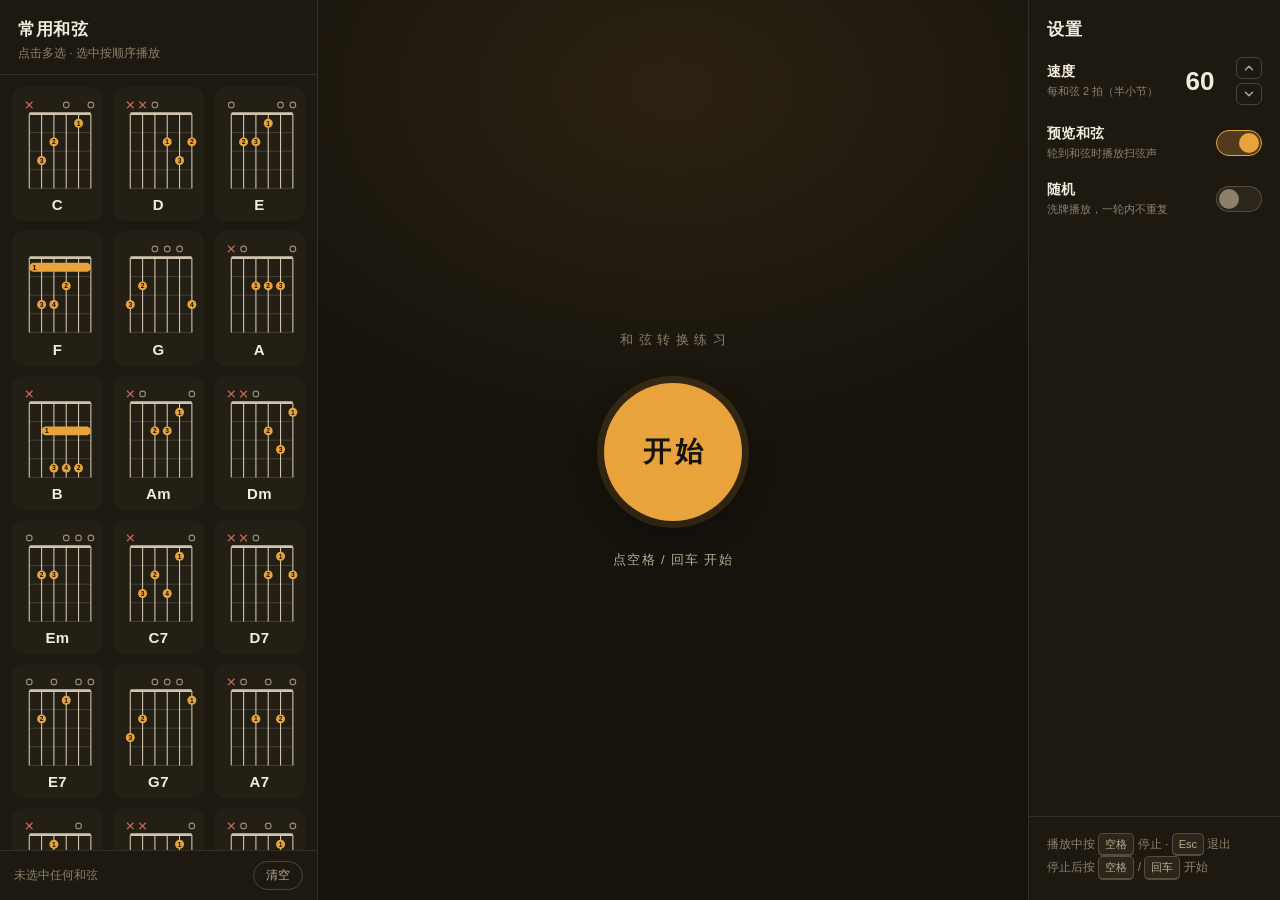
==== 播放器本体/index.html @ 166f3820 "init" ====
<!DOCTYPE html>
<html lang="zh-CN">
<head>
<meta charset="UTF-8">
<meta name="viewport" content="width=device-width, initial-scale=1">
<title>和弦播放器</title>
<style>
/* ===== 基础令牌 ===== */
:root{
  --bg:#16130D;
  --bg2:#1D1911;
  --surface:#241F15;
  --surface2:#2B251A;
  --line:rgba(242,236,223,.10);
  --line-strong:rgba(242,236,223,.20);
  --text:#F2ECDF;
  --text2:#B7AC94;
  --text3:#8C806A;
  --accent:#E8A33D;
  --accent-deep:#C97F1F;
  --danger:#C96A5A;
  --display:"Iowan Old Style","Songti SC","STSong","Noto Serif SC",serif;
  --body:-apple-system,BlinkMacSystemFont,"PingFang SC","Hiragino Sans GB","Microsoft YaHei",sans-serif;
}
*{box-sizing:border-box;margin:0;padding:0;}
html,body{height:100%;}
body{
  font-family:var(--body);
  background:var(--bg);
  color:var(--text);
  overflow:hidden;
  -webkit-font-smoothing:antialiased;
}
button{font-family:inherit;color:inherit;background:none;border:none;cursor:pointer;}
button:focus-visible,.switch:focus-visible{outline:2px solid var(--accent);outline-offset:2px;border-radius:8px;}

/* ===== 应用外壳 ===== */
#app{
  display:flex;
  height:100vh;
  min-width:960px;
}
.side{
  flex-shrink:0;
  display:flex;
  flex-direction:column;
  background:var(--bg2);
  transition:width .35s ease,opacity .35s ease,padding-left .35s ease,padding-right .35s ease,border-width .35s ease;
  overflow:hidden;
}
#leftPanel{width:318px;border-right:1px solid var(--line);}
#rightPanel{width:252px;border-left:1px solid var(--line);}
#app.running .side{
  width:0;
  opacity:0;
  padding-left:0;
  padding-right:0;
  border-width:0;
  pointer-events:none;
}

/* ===== 左栏：和弦列表 ===== */
.panel-head{
  padding:18px 18px 12px;
  border-bottom:1px solid var(--line);
  flex-shrink:0;
}
.panel-title{
  font-size:17px;
  font-weight:700;
  letter-spacing:.04em;
}
.panel-sub{
  margin-top:4px;
  font-size:12px;
  color:var(--text3);
}
#chordList{
  flex:1;
  overflow-y:auto;
  padding:12px;
  display:grid;
  grid-template-columns:repeat(auto-fill,minmax(84px,1fr));
  gap:10px;
  align-content:start;
  scrollbar-width:thin;
  scrollbar-color:var(--line-strong) transparent;
}
#chordList::-webkit-scrollbar{width:8px;}
#chordList::-webkit-scrollbar-thumb{background:var(--line-strong);border-radius:4px;}
.chord-card{
  position:relative;
  background:var(--surface);
  border:1.5px solid transparent;
  border-radius:12px;
  padding:8px 6px 7px;
  text-align:center;
  cursor:pointer;
  user-select:none;
  transition:border-color .15s ease,background .15s ease,transform .15s ease;
}
.chord-card:hover{background:var(--surface2);transform:translateY(-1px);}
.chord-card.selected{
  border-color:var(--accent);
  background:linear-gradient(180deg,rgba(232,163,61,.10),rgba(232,163,61,.03) 55%),var(--surface);
}
.chord-card svg{width:100%;height:auto;display:block;}
.card-name{
  margin-top:4px;
  font-size:15px;
  font-weight:700;
  letter-spacing:.03em;
}
.order-badge{
  position:absolute;
  right:-5px;
  bottom:-5px;
  min-width:18px;
  height:18px;
  padding:0 4px;
  border-radius:9px;
  background:var(--accent);
  color:#16130C;
  font-size:11px;
  font-weight:700;
  line-height:18px;
  text-align:center;
  box-shadow:0 1px 4px rgba(0,0,0,.4);
}
/* 左栏底部：选中序列 */
#summaryBar{
  flex-shrink:0;
  display:flex;
  align-items:center;
  gap:8px;
  padding:10px 14px;
  border-top:1px solid var(--line);
  background:var(--bg2);
}
#sumChips{
  flex:1;
  min-width:0;
  display:flex;
  gap:6px;
  overflow-x:auto;
  scrollbar-width:none;
}
#sumChips::-webkit-scrollbar{display:none;}
.sum-chip{
  flex-shrink:0;
  display:inline-flex;
  align-items:center;
  gap:4px;
  background:var(--surface2);
  border:1px solid var(--line);
  border-radius:999px;
  padding:3px 10px;
  font-size:12px;
  white-space:nowrap;
}
.sum-chip b{color:var(--accent);font-weight:700;font-size:11px;}
#sumEmpty{font-size:12px;color:var(--text3);white-space:nowrap;}
#clearBtn{
  flex-shrink:0;
  font-size:12px;
  color:var(--text2);
  border:1px solid var(--line-strong);
  border-radius:999px;
  padding:5px 12px;
  transition:color .15s,border-color .15s;
}
#clearBtn:hover{color:var(--text);border-color:var(--accent);}

/* ===== 右栏：设置 ===== */
#rightPanel .panel-head{border-bottom:none;}
.set-list{padding:4px 18px 18px;display:flex;flex-direction:column;gap:20px;}
.set-row{
  display:flex;
  align-items:center;
  justify-content:space-between;
  gap:12px;
}
.set-label{font-size:14px;font-weight:600;letter-spacing:.02em;}
.set-sub{font-size:11px;color:var(--text3);margin-top:3px;}
/* BPM 步进器：上下按钮 */
.bpm-box{
  display:flex;
  align-items:center;
  gap:10px;
}
#bpmVal{
  font-size:26px;
  font-weight:700;
  font-variant-numeric:tabular-nums;
  min-width:52px;
  text-align:center;
  color:var(--text);
}
.bpm-step{
  display:flex;
  flex-direction:column;
  gap:4px;
}
.bpm-btn{
  width:26px;
  height:22px;
  border:1px solid var(--line-strong);
  border-radius:6px;
  display:flex;
  align-items:center;
  justify-content:center;
  color:var(--text2);
  transition:color .15s,border-color .15s,background .15s;
}
.bpm-btn:hover{color:var(--text);border-color:var(--accent);background:rgba(232,163,61,.08);}
.bpm-btn:active{transform:translateY(1px);}
/* 开关 */
.switch{
  position:relative;
  width:46px;
  height:26px;
  border-radius:13px;
  background:var(--surface2);
  border:1px solid var(--line-strong);
  transition:background .2s ease,border-color .2s ease;
  flex-shrink:0;
}
.switch .knob{
  position:absolute;
  top:2px;
  left:2px;
  width:20px;
  height:20px;
  border-radius:50%;
  background:var(--text3);
  transition:transform .2s ease,background .2s ease;
}
.switch[aria-checked="true"]{background:rgba(232,163,61,.25);border-color:var(--accent);}
.switch[aria-checked="true"] .knob{transform:translateX(20px);background:var(--accent);}
#rightPanel .hint{
  margin-top:auto;
  padding:16px 18px 20px;
  font-size:12px;
  color:var(--text3);
  line-height:1.7;
  border-top:1px solid var(--line);
}
kbd{
  display:inline-block;
  min-width:20px;
  text-align:center;
  border:1px solid var(--line-strong);
  border-bottom-width:2px;
  border-radius:5px;
  padding:1px 6px;
  font-size:11px;
  font-family:var(--body);
  color:var(--text2);
  background:var(--surface2);
}

/* ===== 中栏：主区域 ===== */
#center{
  position:relative;
  flex:1;
  min-width:0;
  background:radial-gradient(120% 65% at 50% 10%,rgba(232,163,61,.10),transparent 62%),var(--bg);
  display:flex;
  align-items:center;
  justify-content:center;
}
#idleView,#activeView{
  width:100%;
  height:100%;
  flex-direction:column;
  align-items:center;
  justify-content:center;
  position:absolute;
  inset:0;
}
#idleView{display:flex;}
#activeView{display:none;}
#app.running #idleView{display:none;}
#app.running #activeView{display:flex;}
.overline{
  font-size:13px;
  letter-spacing:.42em;
  text-indent:.42em;
  color:var(--text3);
  margin-bottom:34px;
  text-transform:uppercase;
}
#startBtn{
  width:138px;
  height:138px;
  border-radius:50%;
  background:var(--accent);
  color:#16130C;
  font-size:28px;
  font-weight:700;
  letter-spacing:.14em;
  text-indent:.14em;
  box-shadow:0 0 0 7px rgba(232,163,61,.14),0 10px 30px rgba(0,0,0,.35);
  transition:transform .2s ease,box-shadow .2s ease;
}
#startBtn:hover{transform:translateY(-3px);box-shadow:0 0 0 11px rgba(232,163,61,.18),0 16px 36px rgba(0,0,0,.4);}
#startBtn:active{transform:translateY(0);}
#idleHint{
  margin-top:30px;
  font-size:13px;
  color:var(--text2);
  letter-spacing:.1em;
}
#toast{
  position:absolute;
  top:34px;
  left:50%;
  transform:translate(-50%,-8px);
  background:var(--surface2);
  border:1px solid var(--line-strong);
  border-radius:999px;
  padding:9px 20px;
  font-size:13px;
  color:var(--text);
  opacity:0;
  pointer-events:none;
  transition:opacity .25s ease,transform .25s ease;
  z-index:10;
  white-space:nowrap;
}
#toast.show{opacity:1;transform:translate(-50%,0);}
/* 开始后的展示 */
#activeTop{
  position:absolute;
  top:0;
  left:0;
  right:0;
  display:flex;
  align-items:center;
  justify-content:space-between;
  padding:20px 28px;
}
#modeTag{
  font-size:12px;
  color:var(--accent);
  border:1px solid rgba(232,163,61,.35);
  border-radius:999px;
  padding:4px 12px;
  letter-spacing:.06em;
}
#posText{font-size:13px;color:var(--text2);font-variant-numeric:tabular-nums;}
#chordBlock{
  display:flex;
  flex-direction:column;
  align-items:center;
  justify-content:center;
  text-align:center;
}
#chordName{
  font-family:var(--display);
  font-size:clamp(46px,min(10vh,8.5vw),104px);
  font-weight:700;
  line-height:1;
  letter-spacing:.03em;
  color:var(--text);
}
#bigChord{
  width:min(400px,52vh);
  max-width:100%;
  margin-top:18px;
}
#bigChord svg{width:100%;height:auto;display:block;max-width:100%;}
#strumInfo{
  margin-top:16px;
  font-size:14px;
  color:var(--text2);
  letter-spacing:.12em;
}
#strumInfo .glyph{color:var(--accent);font-weight:700;margin:0 4px;}
#progressWrap{
  position:absolute;
  bottom:0;
  left:0;
  right:0;
  padding:0 40px 26px;
  display:flex;
  justify-content:center;
}
#progress{
  width:min(560px,84%);
  height:3px;
  border-radius:2px;
  background:var(--line-strong);
  overflow:hidden;
}
#progressFill{
  width:0%;
  height:100%;
  background:var(--accent);
  border-radius:2px;
}
</style>
</head>
<body>
<div id="app">

  <!-- ===== 左栏：常用和弦 ===== -->
  <aside id="leftPanel" class="side">
    <div class="panel-head">
      <div class="panel-title">常用和弦</div>
      <div class="panel-sub">点击多选 · 选中按顺序播放</div>
    </div>
    <div id="chordList"></div>
    <div id="summaryBar">
      <span id="sumEmpty">未选中任何和弦</span>
      <div id="sumChips"></div>
      <button id="clearBtn" type="button">清空</button>
    </div>
  </aside>

  <!-- ===== 中栏：主区域 ===== -->
  <main id="center">
    <section id="idleView">
      <div class="overline">和弦转换练习</div>
      <button id="startBtn" type="button">开始</button>
      <div id="idleHint">点空格 / 回车 开始</div>
    </section>
    <section id="activeView">
      <div id="activeTop">
        <span id="modeTag">按顺序</span>
        <span id="posText"></span>
      </div>
      <div id="chordBlock">
        <div id="chordName"></div>
        <div id="bigChord"></div>
        <div id="strumInfo"></div>
      </div>
      <div id="progressWrap"><div id="progress"><div id="progressFill"></div></div></div>
    </section>
    <div id="toast"></div>
  </main>

  <!-- ===== 右栏：设置 ===== -->
  <aside id="rightPanel" class="side">
    <div class="panel-head">
      <div class="panel-title">设置</div>
    </div>
    <div class="set-list">
      <div class="set-row">
        <div>
          <div class="set-label">速度</div>
          <div class="set-sub">每和弦 2 拍（半小节）</div>
        </div>
        <div class="bpm-box">
          <span id="bpmVal">60</span>
          <div class="bpm-step">
            <button class="bpm-btn" id="bpmUp" type="button" aria-label="加快 5 BPM"><svg viewBox="0 0 24 24" width="14" height="14" aria-hidden="true"><path d="M6 15l6-6 6 6" fill="none" stroke="currentColor" stroke-width="2.4" stroke-linecap="round" stroke-linejoin="round"/></svg></button>
            <button class="bpm-btn" id="bpmDown" type="button" aria-label="减慢 5 BPM"><svg viewBox="0 0 24 24" width="14" height="14" aria-hidden="true"><path d="M6 9l6 6 6-6" fill="none" stroke="currentColor" stroke-width="2.4" stroke-linecap="round" stroke-linejoin="round"/></svg></button>
          </div>
        </div>
      </div>
      <div class="set-row">
        <div>
          <div class="set-label">预览和弦</div>
          <div class="set-sub">轮到和弦时播放扫弦声</div>
        </div>
        <button class="switch" id="previewSwitch" type="button" role="switch" aria-checked="true"><span class="knob"></span></button>
      </div>
      <div class="set-row">
        <div>
          <div class="set-label">随机</div>
          <div class="set-sub">洗牌播放，一轮内不重复</div>
        </div>
        <button class="switch" id="randomSwitch" type="button" role="switch" aria-checked="false"><span class="knob"></span></button>
      </div>
    </div>
    <div class="hint">
      播放中按 <kbd>空格</kbd> 停止 · <kbd>Esc</kbd> 退出<br>
      停止后按 <kbd>空格</kbd> / <kbd>回车</kbd> 开始
    </div>
  </aside>

</div>

<script>
(function(){
'use strict';

/* ===================== 配置区 ===================== */
/* 和弦库：在此增删和弦即可。
   frets   低E→高e 共6弦：-1=闷音X，0=空弦，>0=品格数
   fingers 对应每根弦的按弦手指（0=不按），仅用于指法图标注
   barre   横按（可选）：{fret:品数, from:起始弦序号, to:结束弦序号} */
const CHORDS = [
  { name:'C',   frets:[-1, 3, 2, 0, 1, 0], fingers:[0, 3, 2, 0, 1, 0] },
  { name:'D',   frets:[-1,-1, 0, 2, 3, 2], fingers:[0, 0, 0, 1, 3, 2] },
  { name:'E',   frets:[ 0, 2, 2, 1, 0, 0], fingers:[0, 2, 3, 1, 0, 0] },
  { name:'F',   frets:[ 1, 3, 3, 2, 1, 1], fingers:[1, 3, 4, 2, 1, 1], barre:{fret:1, from:0, to:5} },
  { name:'G',   frets:[ 3, 2, 0, 0, 0, 3], fingers:[3, 2, 0, 0, 0, 4] },
  { name:'A',   frets:[-1, 0, 2, 2, 2, 0], fingers:[0, 0, 1, 2, 3, 0] },
  { name:'B',   frets:[-1, 2, 4, 4, 4, 2], fingers:[0, 1, 3, 4, 2, 1], barre:{fret:2, from:1, to:5} },
  { name:'Am',  frets:[-1, 0, 2, 2, 1, 0], fingers:[0, 0, 2, 3, 1, 0] },
  { name:'Dm',  frets:[-1,-1, 0, 2, 3, 1], fingers:[0, 0, 0, 2, 3, 1] },
  { name:'Em',  frets:[ 0, 2, 2, 0, 0, 0], fingers:[0, 2, 3, 0, 0, 0] },
  { name:'C7',  frets:[-1, 3, 2, 3, 1, 0], fingers:[0, 3, 2, 4, 1, 0] },
  { name:'D7',  frets:[-1,-1, 0, 2, 1, 2], fingers:[0, 0, 0, 2, 1, 3] },
  { name:'E7',  frets:[ 0, 2, 0, 1, 0, 0], fingers:[0, 2, 0, 1, 0, 0] },
  { name:'G7',  frets:[ 3, 2, 0, 0, 0, 1], fingers:[3, 2, 0, 0, 0, 1] },
  { name:'A7',  frets:[-1, 0, 2, 0, 2, 0], fingers:[0, 0, 1, 0, 2, 0] },
  { name:'B7',  frets:[-1, 2, 1, 2, 0, 2], fingers:[0, 2, 1, 3, 0, 4] },
  { name:'Fmaj7',frets:[-1,-1, 3, 2, 1, 0], fingers:[0, 0, 3, 2, 1, 0] },
  { name:'Am7', frets:[-1, 0, 2, 0, 1, 0], fingers:[0, 0, 2, 0, 1, 0] },
  { name:'Dm7', frets:[-1,-1, 0, 2, 1, 1], fingers:[0, 0, 0, 3, 1, 2] },
  { name:'Em7', frets:[ 0, 2, 0, 0, 0, 0], fingers:[0, 2, 0, 0, 0, 0] }
];

const CHORD_MAP = {};
CHORDS.forEach(function(c){ CHORD_MAP[c.name] = c; });

/* 扫弦模式：每和弦 2 拍 2 下，可按喜好改成 ['down','up'] 等 */
const STRUM_PATTERN = ['down','down'];
const BEATS_PER_CHORD = 2;      /* 每和弦停留拍数 */
const BPM_MIN = 20, BPM_MAX = 200, BPM_STEP = 5;
const FADE_IN = 0.25;           /* 淡入占每和弦时长比例 */
const FADE_OUT = 0.25;          /* 淡出占每和弦时长比例，中间 50% 保持 */
const OPEN_FREQS = [82.41, 110.00, 146.83, 196.00, 246.94, 329.63];

/* ===================== 状态 ===================== */
const state = {
  bpm: 60,
  preview: true,
  random: false,
  selected: [],       /* 选中的和弦名，按选中先后 */
  active: false,
  seq: [],            /* 当前播放序列 */
  seqIndex: 0,
  chordStart: 0,
  dwell: 0,           /* 当前和弦时长 ms */
  raf: 0,
  audio: null,
  master: null
};

/* ===================== DOM ===================== */
const root = document.getElementById('app');
const chordList = document.getElementById('chordList');
const sumChips = document.getElementById('sumChips');
const sumEmpty = document.getElementById('sumEmpty');
const clearBtn = document.getElementById('clearBtn');
const bpmVal = document.getElementById('bpmVal');
const bpmUp = document.getElementById('bpmUp');
const bpmDown = document.getElementById('bpmDown');
const previewSwitch = document.getElementById('previewSwitch');
const randomSwitch = document.getElementById('randomSwitch');
const startBtn = document.getElementById('startBtn');
const toast = document.getElementById('toast');
const modeTag = document.getElementById('modeTag');
const posText = document.getElementById('posText');
const chordName = document.getElementById('chordName');
const bigChord = document.getElementById('bigChord');
const strumInfo = document.getElementById('strumInfo');
const progressFill = document.getElementById('progressFill');

/* ===================== 和弦图绘制（SVG） ===================== */
const VB_W = 120, VB_H = 150;
const PAD_L = 16, PAD_R = 8, TOP_H = 28, FRET_H = 29, STR_Y0 = 28, STR_Y1 = 144;
const STR_COLOR = '#CFC4AE', FRET_COLOR = 'rgba(207,196,174,.32)';
const DOT_COLOR = '#E8A33D', MUTE_COLOR = '#C96A5A', OPEN_COLOR = '#9A8F77';

function stringX(i){ return PAD_L + i * (VB_W - PAD_L - PAD_R) / 5; }

function chordSVG(chord){
  const frets = chord.frets;
  /* 统一从第 1 品（琴枕）开始画，方便对照实际琴颈 */
  const base = 1;
  const parts = [];
  /* 品丝横线（4 品） */
  for (let r = 0; r <= 4; r++) {
    const y = STR_Y0 + r * FRET_H;
    parts.push('<line x1="' + PAD_L + '" y1="' + y + '" x2="' + (VB_W - PAD_R) + '" y2="' + y + '" stroke="' + FRET_COLOR + '" stroke-width="1"/>');
  }
  /* 琴弦 */
  for (let i = 0; i < 6; i++) {
    parts.push('<line x1="' + stringX(i) + '" y1="' + STR_Y0 + '" x2="' + stringX(i) + '" y2="' + STR_Y1 + '" stroke="' + STR_COLOR + '" stroke-width="1.7"/>');
  }
  /* 上琴枕（始终从第 1 品开始） */
  parts.push('<rect x="' + PAD_L + '" y="25.5" width="' + (VB_W - PAD_L - PAD_R) + '" height="4" rx="1.6" fill="' + STR_COLOR + '"/>');
  /* 闷音 X / 空弦 O */
  for (let i = 0; i < 6; i++) {
    const x = stringX(i);
    if (frets[i] < 0) {
      parts.push('<line x1="' + (x - 4.6) + '" y1="9.4" x2="' + (x + 4.6) + '" y2="18.6" stroke="' + MUTE_COLOR + '" stroke-width="1.9" stroke-linecap="round"/>');
      parts.push('<line x1="' + (x - 4.6) + '" y1="18.6" x2="' + (x + 4.6) + '" y2="9.4" stroke="' + MUTE_COLOR + '" stroke-width="1.9" stroke-linecap="round"/>');
    } else if (frets[i] === 0) {
      parts.push('<circle cx="' + x + '" cy="14" r="4.4" fill="none" stroke="' + OPEN_COLOR + '" stroke-width="1.7"/>');
    }
  }
  /* 横按 */
  if (chord.barre) {
    const b = chord.barre;
    const y = STR_Y0 + (b.fret - base + 0.5) * FRET_H;
    const x1 = stringX(b.from), x2 = stringX(b.to);
    parts.push('<rect x="' + x1 + '" y="' + (y - 7) + '" width="' + (x2 - x1) + '" height="14" rx="7" fill="' + DOT_COLOR + '"/>');
    parts.push('<text x="' + (x1 + 8) + '" y="' + (y + 4) + '" text-anchor="middle" font-size="11" font-weight="700" fill="#16130C">1</text>');
  }
  /* 指位圆点 + 手指号 */
  for (let i = 0; i < 6; i++) {
    const f = frets[i];
    if (f <= 0) continue;
    if (chord.barre && f === chord.barre.fret && i >= chord.barre.from && i <= chord.barre.to) continue;
    const y = STR_Y0 + (f - base + 0.5) * FRET_H;
    parts.push('<circle cx="' + stringX(i) + '" cy="' + y + '" r="7" fill="' + DOT_COLOR + '"/>');
    parts.push('<text x="' + stringX(i) + '" y="' + (y + 3.6) + '" text-anchor="middle" font-size="10.5" font-weight="700" fill="#16130C">' + chord.fingers[i] + '</text>');
  }
  return '<svg viewBox="0 0 ' + VB_W + ' ' + VB_H + '" role="img" aria-label="' + chord.name + ' 和弦指法图" xmlns="http://www.w3.org/2000/svg">' + parts.join('') + '</svg>';
}

/* ===================== 左栏渲染 ===================== */
function renderLeft(){
  const st = chordList.scrollTop;
  chordList.innerHTML = CHORDS.map(function(chord){
    const idx = state.selected.indexOf(chord.name);
    const sel = idx >= 0 ? ' selected' : '';
    const badge = idx >= 0 ? '<span class="order-badge">' + (idx + 1) + '</span>' : '';
    return '<div class="chord-card' + sel + '" data-name="' + chord.name + '" role="button" tabindex="0">' +
      chordSVG(chord) +
      '<div class="card-name">' + chord.name + '</div>' + badge + '</div>';
  }).join('');
  chordList.scrollTop = st;
  renderSummary();
}
function renderSummary(){
  if (!state.selected.length) {
    sumEmpty.style.display = '';
    sumChips.innerHTML = '';
    return;
  }
  sumEmpty.style.display = 'none';
  sumChips.innerHTML = state.selected.map(function(name, i){
    return '<span class="sum-chip"><b>' + (i + 1) + '</b>' + name + '</span>';
  }).join('');
}
function toggleSelect(name){
  const i = state.selected.indexOf(name);
  if (i >= 0) state.selected.splice(i, 1);   /* 取消后，后续序号自动递补 */
  else state.selected.push(name);
  renderLeft();
}

/* ===================== 右栏渲染 ===================== */
function renderRight(){
  bpmVal.textContent = state.bpm;
  previewSwitch.setAttribute('aria-checked', state.preview ? 'true' : 'false');
  randomSwitch.setAttribute('aria-checked', state.random ? 'true' : 'false');
}

/* ===================== 音频（Web Audio 合成扫弦） ===================== */
function ensureAudio(){
  if (!state.audio) {
    const AC = window.AudioContext || window.webkitAudioContext;
    if (!AC) return;
    const ctx = new AC();
    const comp = ctx.createDynamicsCompressor();
    comp.threshold.value = -14;
    comp.knee.value = 22;
    comp.ratio.value = 5;
    comp.attack.value = 0.003;
    comp.release.value = 0.22;
    comp.connect(ctx.destination);
    state.audio = ctx;
    state.master = comp;
  }
  if (state.audio.state === 'suspended') state.audio.resume();
}
function pluck(freq, t, vol){
  const ctx = state.audio;
  const gain = ctx.createGain();
  gain.connect(state.master);
  gain.gain.setValueAtTime(0.0001, t);
  gain.gain.exponentialRampToValueAtTime(vol, t + 0.006);
  gain.gain.exponentialRampToValueAtTime(0.0001, t + 1.15);
  const filt = ctx.createBiquadFilter();
  filt.type = 'lowpass';
  filt.frequency.setValueAtTime(2400, t);
  filt.frequency.exponentialRampToValueAtTime(900, t + 0.9);
  filt.Q.value = 0.8;
  filt.connect(gain);
  const o1 = ctx.createOscillator();
  o1.type = 'sawtooth';
  o1.frequency.value = freq;
  const g1 = ctx.createGain();
  g1.gain.value = 0.5;
  o1.connect(g1); g1.connect(filt);
  o1.start(t); o1.stop(t + 1.2);
  const o2 = ctx.createOscillator();
  o2.type = 'triangle';
  o2.frequency.value = freq * 2;
  const g2 = ctx.createGain();
  g2.gain.value = 0.26;
  o2.connect(g2); g2.connect(filt);
  o2.start(t); o2.stop(t + 0.7);
  const o3 = ctx.createOscillator();
  o3.type = 'triangle';
  o3.frequency.value = freq * 3;
  const g3 = ctx.createGain();
  g3.gain.value = 0.1;
  o3.connect(g3); g3.connect(filt);
  o3.start(t); o3.stop(t + 0.45);
}
/* 顺序扫弦：每拍一下，下扫低音弦→高音弦，上扫反之 */
function strumChord(chord){
  if (!state.preview || !state.audio) return;
  const t0 = state.audio.currentTime + 0.03;
  const beatSec = 60 / state.bpm;
  STRUM_PATTERN.forEach(function(dir, k){
    const order = dir === 'down' ? [0, 1, 2, 3, 4, 5] : [5, 4, 3, 2, 1, 0];
    let idx = 0;
    order.forEach(function(s){
      if (chord.frets[s] < 0) return;
      const freq = OPEN_FREQS[s] * Math.pow(2, Math.max(0, chord.frets[s]) / 12);
      pluck(freq, t0 + k * beatSec + idx * 0.014, 0.15);
      idx++;
    });
  });
}

/* ===================== 播放循环 ===================== */
function buildSeq(){
  const base = state.selected.map(function(n){ return CHORD_MAP[n]; });
  if (!state.random) return base;
  const arr = base.slice();
  for (let i = arr.length - 1; i > 0; i--) {
    const j = Math.floor(Math.random() * (i + 1));
    const t = arr[i]; arr[i] = arr[j]; arr[j] = t;
  }
  return arr;
}
function renderChord(chord){
  chordName.textContent = chord.name;
  bigChord.innerHTML = chordSVG(chord);
  const n = state.seq.length;
  posText.textContent = '第 ' + (state.seqIndex + 1) + ' / ' + n + ' 个';
  modeTag.textContent = state.random ? '随机' : '按顺序';
  strumInfo.innerHTML = state.preview
    ? '扫弦 <span class="glyph">' + STRUM_PATTERN.map(function(d){ return d === 'down' ? '↓' : '↑'; }).join('</span> <span class="glyph">') + '</span>'
    : '预览已关闭';
  progressFill.style.width = '0%';
}
function advance(now){
  state.seqIndex++;
  if (state.seqIndex >= state.seq.length) {
    state.seqIndex = 0;
    if (state.random) state.seq = buildSeq();
  }
  state.chordStart = now;
  state.dwell = BEATS_PER_CHORD * 60000 / state.bpm;
  renderChord(state.seq[state.seqIndex]);
  chordName.style.opacity = '0';
  bigChord.style.opacity = '0';
  strumInfo.style.opacity = '0';
  strumChord(state.seq[state.seqIndex]);
}
function tick(now){
  if (!state.active) return;
  const el = now - state.chordStart;
  const d = state.dwell;
  let op;
  if (el < d * FADE_IN) {
    op = el / (d * FADE_IN);
  } else if (el < d * (1 - FADE_OUT)) {
    op = 1;
  } else if (el < d) {
    op = Math.max(0, 1 - (el - d * (1 - FADE_OUT)) / (d * FADE_OUT));
  } else {
    advance(now);
    state.raf = requestAnimationFrame(tick);
    return;
  }
  chordName.style.opacity = op.toFixed(3);
  bigChord.style.opacity = op.toFixed(3);
  strumInfo.style.opacity = op.toFixed(3);
  progressFill.style.width = Math.min(100, (el / d) * 100).toFixed(2) + '%';
  state.raf = requestAnimationFrame(tick);
}
function start(){
  if (!state.selected.length) {
    showToast('请先至少选择一个和弦');
    return;
  }
  ensureAudio();
  state.seq = buildSeq();
  state.seqIndex = 0;
  state.active = true;
  state.chordStart = performance.now();
  state.dwell = BEATS_PER_CHORD * 60000 / state.bpm;
  root.classList.add('running');
  renderChord(state.seq[0]);
  chordName.style.opacity = '0';
  bigChord.style.opacity = '0';
  strumInfo.style.opacity = '0';
  strumChord(state.seq[0]);
  state.raf = requestAnimationFrame(tick);
}
function stop(){
  state.active = false;
  cancelAnimationFrame(state.raf);
  root.classList.remove('running');
}
function togglePractice(){
  if (state.active) stop();
  else start();
}

/* ===================== 提示 ===================== */
let toastTimer = 0;
function showToast(msg){
  toast.textContent = msg;
  toast.classList.add('show');
  clearTimeout(toastTimer);
  toastTimer = setTimeout(function(){ toast.classList.remove('show'); }, 1700);
}

/* ===================== 事件 ===================== */
document.addEventListener('keydown', function(e){
  if (e.code === 'Space') {
    e.preventDefault();
    togglePractice();
  }
  if (e.code === 'Enter' && !state.active) {
    const card = e.target && e.target.closest ? e.target.closest('.chord-card') : null;
    if (card) return;   /* 和弦卡片上的回车用于选中/取消，不触发开始 */
    e.preventDefault();
    start();
  }
  if (e.code === 'Escape' && state.active) {
    stop();
  }
});
startBtn.addEventListener('click', function(e){
  e.currentTarget.blur();
  start();
});
chordList.addEventListener('click', function(e){
  const card = e.target.closest('.chord-card');
  if (card) toggleSelect(card.dataset.name);
});
chordList.addEventListener('keydown', function(e){
  if (e.key === 'Enter') {
    const card = e.target.closest('.chord-card');
    if (card) { e.preventDefault(); toggleSelect(card.dataset.name); }
  }
});
clearBtn.addEventListener('click', function(e){
  e.currentTarget.blur();
  state.selected = [];
  if (state.active) stop();
  renderLeft();
});
bpmUp.addEventListener('click', function(e){
  e.currentTarget.blur();
  state.bpm = Math.min(BPM_MAX, state.bpm + BPM_STEP);
  renderRight();
});
bpmDown.addEventListener('click', function(e){
  e.currentTarget.blur();
  state.bpm = Math.max(BPM_MIN, state.bpm - BPM_STEP);
  renderRight();
});
previewSwitch.addEventListener('click', function(e){
  e.currentTarget.blur();
  state.preview = !state.preview;
  renderRight();
  if (state.active) renderChord(state.seq[state.seqIndex]);
});
randomSwitch.addEventListener('click', function(e){
  e.currentTarget.blur();
  state.random = !state.random;
  renderRight();
  if (state.active) renderChord(state.seq[state.seqIndex]);
});

/* ===================== 初始化 ===================== */
renderLeft();
renderRight();
})();
</script>
</body>
</html>
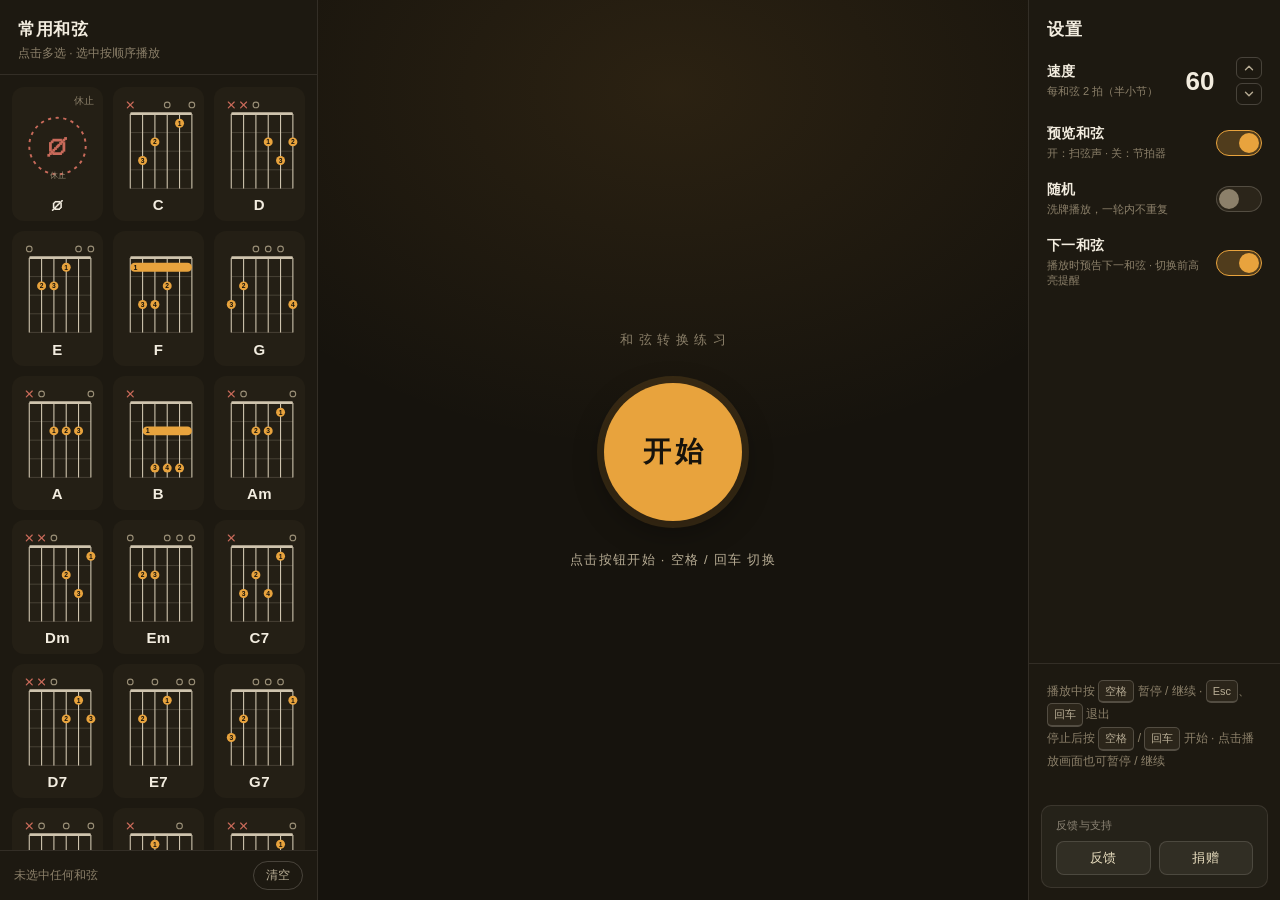
==== commit d0c4ef1c: "大量贴心细节优化" ====
--- a/播放器本体/index.html
+++ b/播放器本体/index.html
@@ -64,7 +64,28 @@
   padding:18px 18px 12px;
   border-bottom:1px solid var(--line);
   flex-shrink:0;
-}
+  display:flex;
+  align-items:center;
+  justify-content:space-between;
+  gap:10px;
+}
+.panel-head-text{flex:1;min-width:0;}
+.settings-open,.settings-close{
+  display:none;
+  flex-shrink:0;
+  background:rgba(242,236,223,.06);
+  border:1px solid rgba(242,236,223,.14);
+  color:#C9BEAA;
+  border-radius:8px;
+  padding:6px 12px;
+  font-size:12px;
+  letter-spacing:.3px;
+  cursor:pointer;
+  user-select:none;
+  transition:background .2s ease,color .2s ease;
+}
+.settings-open:hover,.settings-close:hover{background:rgba(242,236,223,.14);color:#FFF;}
+.settings-close{width:32px;height:32px;padding:0;display:none;align-items:center;justify-content:center;font-size:18px;line-height:1;border-radius:50%;}
 .panel-title{
   font-size:17px;
   font-weight:700;
@@ -141,11 +162,11 @@
   flex:1;
   min-width:0;
   display:flex;
+  flex-wrap:wrap;      /* 多行展示：全部可见可点，删除不用横滑 */
   gap:6px;
-  overflow-x:auto;
-  scrollbar-width:none;
-}
-#sumChips::-webkit-scrollbar{display:none;}
+  max-height:150px;
+  overflow-y:auto;
+}
 .sum-chip{
   flex-shrink:0;
   display:inline-flex;
@@ -160,6 +181,20 @@
 }
 .sum-chip b{color:var(--accent);font-weight:700;font-size:11px;}
 #sumEmpty{font-size:12px;color:var(--text3);white-space:nowrap;}
+.sum-chip{
+  cursor:pointer;
+  transition:border-color .12s ease,background .12s ease,transform .12s ease;
+}
+.sum-chip:hover{border-color:var(--accent);background:var(--bg2);}
+.sum-chip:active{transform:scale(.95);}
+.chip-x{
+  font-style:normal;
+  font-size:11px;
+  color:var(--text3);
+  margin-left:1px;
+  padding:0 1px;
+}
+.sum-chip:hover .chip-x{color:var(--text);}
 #clearBtn{
   flex-shrink:0;
   font-size:12px;
@@ -282,6 +317,19 @@
 #activeView{display:none;}
 #app.running #idleView{display:none;}
 #app.running #activeView{display:flex;}
+#app.running #pauseBadge{opacity:0;pointer-events:none;}
+#app.running.paused #pauseBadge{opacity:1;pointer-events:auto;}
+#app.running #chordBlock{cursor:pointer;}
+#app.running.paused #chordBlock{cursor:default;}
+#pauseBadge{
+  position:absolute;left:50%;top:56%;transform:translate(-50%,-50%);
+  background:rgba(22,19,13,.78);border:1px solid rgba(242,236,223,.22);
+  color:#F2ECDF;padding:10px 18px;border-radius:999px;font-size:14px;
+  letter-spacing:.4px;transition:opacity .22s ease;white-space:nowrap;
+  box-shadow:0 6px 24px rgba(0,0,0,.35);z-index:30;}
+@media (max-width:768px){
+  #pauseBadge{font-size:13px;padding:9px 14px;top:58%;white-space:normal;width:max-content;max-width:86%;text-align:center;}
+}
 .overline{
   font-size:13px;
   letter-spacing:.42em;
@@ -300,6 +348,9 @@
   font-weight:700;
   letter-spacing:.14em;
   text-indent:.14em;
+  box-sizing:border-box;
+  padding:0;
+  border:none;
   box-shadow:0 0 0 7px rgba(232,163,61,.14),0 10px 30px rgba(0,0,0,.35);
   transition:transform .2s ease,box-shadow .2s ease;
 }
@@ -311,6 +362,7 @@
   color:var(--text2);
   letter-spacing:.1em;
 }
+.hint-mobile{display:none;}
 #toast{
   position:absolute;
   top:34px;
@@ -364,6 +416,33 @@
   letter-spacing:.03em;
   color:var(--text);
 }
+#nextChord{
+  margin-top:16px;
+  font-size:14px;
+  color:var(--text2);
+  letter-spacing:.05em;
+  min-height:20px;
+}
+#nextChord b{
+  color:var(--accent);
+  font-size:17px;
+  font-weight:700;
+  margin-left:6px;
+  letter-spacing:.02em;
+  display:inline-block;
+}
+/* 临近切换：最后 1 拍预告高亮脉冲，提醒"准备换" */
+#nextChord.imminent b{
+  color:#16130C;
+  background:var(--accent);
+  border-radius:6px;
+  padding:1px 9px;
+  animation:nextPulse .45s ease-in-out infinite alternate;
+}
+@keyframes nextPulse{
+  from{transform:scale(1);}
+  to{transform:scale(1.18);}
+}
 #bigChord{
   width:min(400px,52vh);
   max-width:100%;
@@ -399,6 +478,153 @@
   background:var(--accent);
   border-radius:2px;
 }
+
+/* ===== 停止按钮 ===== */
+#stopBtn{
+  font-size:13px;
+  color:var(--text2);
+  border:1px solid var(--line-strong);
+  border-radius:999px;
+  padding:8px 16px;
+  display:inline-flex;
+  align-items:center;
+  gap:7px;
+  transition:color .15s,border-color .15s,background .15s;
+}
+#stopBtn:hover{color:var(--text);border-color:var(--danger);background:rgba(201,106,90,.10);}
+#stopBtn .sq{width:10px;height:10px;border-radius:2px;background:var(--danger);flex-shrink:0;}
+
+/* ===== 休止占位卡（左栏首项） ===== */
+.rest-badge{
+  position:absolute;
+  top:6px;
+  right:8px;
+  font-size:10px;
+  color:var(--text3);
+}
+
+/* ===== 移动端适配（≤768px：竖排三区） ===== */
+@media (max-width:768px){
+  #app{
+    min-width:0;
+    flex-direction:column;
+    height:100vh;   /* vh 回退：旧浏览器不支持 dvh */
+    height:100dvh;
+  }
+  .side{
+    transition:height .35s ease,opacity .35s ease,padding .35s ease,border-width .35s ease;
+  }
+  #leftPanel{
+    width:100%;
+    flex:1;
+    min-height:0;
+    border-right:none;
+    border-bottom:1px solid var(--line);
+  }
+  #rightPanel{
+    position:fixed;
+    inset:0;
+    z-index:90;
+    width:100%;
+    display:none;
+    flex-direction:column;
+    background:var(--bg);
+    border-left:none;
+    border-top:none;
+  }
+  #rightPanel.show{display:flex;animation:donateFade .18s ease;}
+  #center{flex:0 0 auto;min-height:175px;}
+  .settings-open{display:inline-flex;}
+  .settings-close{display:inline-flex;}
+  .set-list{flex:1;overflow-y:auto;}
+  .support-box{flex-shrink:0;}
+  #app.running .side{
+    width:100%;
+    flex:0 0 0;
+    height:0;
+    opacity:0;
+    padding:0;
+    border-width:0;
+    pointer-events:none;
+  }
+  #app.running #center{flex:1;min-height:0;}
+  .panel-head{padding:10px 14px 8px;}
+  .panel-title{font-size:15px;}
+  .panel-sub{font-size:11px;}
+  #chordList{gap:6px;padding:6px;grid-template-columns:repeat(auto-fill,minmax(72px,1fr));}
+  .chord-card{padding:6px 4px 5px;border-radius:10px;}
+  .card-name{font-size:12px;margin-top:4px;}
+  #sumChips{max-height:100px;gap:5px;padding:0 10px 8px;}
+  .set-list{padding:4px 14px 12px;gap:14px;}
+  .set-label{font-size:13px;}
+  .set-sub{font-size:10px;}
+  #rightPanel .hint{display:none;}
+  .bpm-btn{width:40px;height:32px;}
+  .switch{width:52px;height:30px;}
+  .switch .knob{width:22px;height:22px;}
+  .switch[aria-checked="true"] .knob{transform:translateX(22px);}
+  #startBtn{width:100px;height:100px;font-size:22px;box-shadow:0 0 0 6px rgba(232,163,61,.14),0 8px 24px rgba(0,0,0,.35);}
+  .overline{margin-bottom:20px;font-size:12px;}
+  #idleHint{margin-top:18px;font-size:12px;}
+  .hint-pc{display:none;}
+  .hint-mobile{display:inline;}
+  #activeTop{padding:12px 14px;}
+  /* 移动端播放区：当前名 → 大图 → 下一个预告 → 扫弦（与桌面 DOM 顺序一致） */
+  #chordName{font-size:clamp(40px,16vw,84px);}
+  #bigChord{width:min(78vw,46vh);margin-top:12px;}
+  #nextChord{margin-top:14px;font-size:13px;min-height:18px;}
+  #nextChord b{font-size:16px;}
+  #strumInfo{margin-top:12px;font-size:13px;}
+  #progressWrap{padding:0 16px 18px;}
+  #toast{top:16px;font-size:12px;}
+  .sum-chip{padding:6px 12px;font-size:13px;}
+  button,.chord-card,.switch,#startBtn,#stopBtn,.sum-chip{touch-action:manipulation;}
+  .chord-card:active{transform:scale(.97);}
+}
+@media (max-width:420px){
+  #center{min-height:150px;}
+  #startBtn{width:88px;height:88px;font-size:20px;}
+  .overline{margin-bottom:14px;letter-spacing:.3em;font-size:11px;}
+  #idleHint{margin-top:14px;font-size:11px;}
+  #chordList{grid-template-columns:repeat(auto-fill,minmax(66px,1fr));gap:5px;padding:5px;}
+  #bpmVal{font-size:22px;min-width:44px;}
+}
+
+/* 设置面板内：反馈与支持 */
+.support-box{margin:14px 12px 12px;padding:12px 14px;border:1px solid rgba(242,236,223,.10);
+  border-radius:10px;background:rgba(242,236,223,.04);}
+.support-label{font-size:11px;color:#8B8374;letter-spacing:.3px;margin-bottom:8px;}
+.support-links{display:flex;gap:8px;}
+.support-links a,.support-links button{
+  flex:1;text-align:center;color:#E8DDBE;background:rgba(242,236,223,.06);
+  border:1px solid rgba(242,236,223,.14);border-radius:8px;padding:7px 0;
+  font-size:13px;letter-spacing:.3px;user-select:none;cursor:pointer;
+  transition:background .2s ease,color .2s ease;
+}
+.support-links a{text-decoration:none;}
+.support-links a:hover,.support-links button:hover{background:rgba(242,236,223,.14);color:#FFF;}
+/* 捐赠弹层 */
+.donate-mask{
+  position:fixed;inset:0;background:rgba(10,8,5,.66);z-index:100;
+  display:none;align-items:center;justify-content:center;padding:20px;
+}
+.donate-mask.show{display:flex;animation:donateFade .18s ease;}
+.donate-card{
+  background:#221D14;border:1px solid rgba(242,236,223,.14);border-radius:16px;
+  padding:20px 22px 22px;max-width:340px;width:100%;box-sizing:border-box;
+  box-shadow:0 18px 60px rgba(0,0,0,.5);
+}
+.donate-head{display:flex;align-items:center;justify-content:space-between;}
+.donate-title{font-size:16px;font-weight:600;color:#F2ECDF;letter-spacing:.4px;}
+.donate-close{
+  width:30px;height:30px;border-radius:50%;border:1px solid rgba(242,236,223,.16);
+  background:transparent;color:#C9BEAA;font-size:17px;line-height:1;cursor:pointer;
+  display:flex;align-items:center;justify-content:center;padding:0;
+}
+.donate-close:hover{color:#FFF;background:rgba(242,236,223,.12);}
+.donate-tip{font-size:12.5px;color:#9C9280;margin:12px 0 14px;line-height:1.6;}
+.donate-card img{width:100%;height:auto;border-radius:10px;display:block;}
+@keyframes donateFade{from{opacity:0;}to{opacity:1;}}
 </style>
 </head>
 <body>
@@ -407,8 +633,11 @@
   <!-- ===== 左栏：常用和弦 ===== -->
   <aside id="leftPanel" class="side">
     <div class="panel-head">
-      <div class="panel-title">常用和弦</div>
-      <div class="panel-sub">点击多选 · 选中按顺序播放</div>
+      <div class="panel-head-text">
+        <div class="panel-title">常用和弦</div>
+        <div class="panel-sub">点击多选 · 选中按顺序播放</div>
+      </div>
+      <button id="settingsOpen" class="settings-open" type="button" aria-label="打开设置">设置</button>
     </div>
     <div id="chordList"></div>
     <div id="summaryBar">
@@ -423,17 +652,26 @@
     <section id="idleView">
       <div class="overline">和弦转换练习</div>
       <button id="startBtn" type="button">开始</button>
-      <div id="idleHint">点空格 / 回车 开始</div>
+      <div id="idleHint">
+        <span class="hint-pc">点击按钮开始 · 空格 / 回车 切换</span>
+        <span class="hint-mobile">点击按钮开始 · 播放中点击画面可暂停</span>
+      </div>
     </section>
     <section id="activeView">
       <div id="activeTop">
+        <span id="posText"></span>
         <span id="modeTag">按顺序</span>
-        <span id="posText"></span>
+        <button id="stopBtn" type="button" aria-label="停止练习"><span class="sq"></span>停止</button>
       </div>
       <div id="chordBlock">
         <div id="chordName"></div>
         <div id="bigChord"></div>
+        <div id="nextChord" aria-live="polite"></div>
         <div id="strumInfo"></div>
+      </div>
+      <div id="pauseBadge" role="status">
+        <span class="hint-pc">⏸ 已暂停 · 空格 / 点击画面继续</span>
+        <span class="hint-mobile">⏸ 已暂停 · 点击画面继续</span>
       </div>
       <div id="progressWrap"><div id="progress"><div id="progressFill"></div></div></div>
     </section>
@@ -444,6 +682,7 @@
   <aside id="rightPanel" class="side">
     <div class="panel-head">
       <div class="panel-title">设置</div>
+      <button id="settingsClose" class="settings-close" type="button" aria-label="关闭设置">×</button>
     </div>
     <div class="set-list">
       <div class="set-row">
@@ -462,7 +701,7 @@
       <div class="set-row">
         <div>
           <div class="set-label">预览和弦</div>
-          <div class="set-sub">轮到和弦时播放扫弦声</div>
+          <div class="set-sub">开：扫弦声 · 关：节拍器</div>
         </div>
         <button class="switch" id="previewSwitch" type="button" role="switch" aria-checked="true"><span class="knob"></span></button>
       </div>
@@ -473,12 +712,37 @@
         </div>
         <button class="switch" id="randomSwitch" type="button" role="switch" aria-checked="false"><span class="knob"></span></button>
       </div>
+      <div class="set-row">
+        <div>
+          <div class="set-label">下一和弦</div>
+          <div class="set-sub">播放时预告下一和弦 · 切换前高亮提醒</div>
+        </div>
+        <button class="switch" id="nextSwitch" type="button" role="switch" aria-checked="true"><span class="knob"></span></button>
+      </div>
     </div>
     <div class="hint">
-      播放中按 <kbd>空格</kbd> 停止 · <kbd>Esc</kbd> 退出<br>
-      停止后按 <kbd>空格</kbd> / <kbd>回车</kbd> 开始
+      播放中按 <kbd>空格</kbd> 暂停 / 继续 · <kbd>Esc</kbd>、<kbd>回车</kbd> 退出<br>
+      停止后按 <kbd>空格</kbd> / <kbd>回车</kbd> 开始 · 点击播放画面也可暂停 / 继续
+    </div>
+    <div class="support-box">
+      <div class="support-label">反馈与支持</div>
+      <div class="support-links">
+        <a href="https://github.com/StarJiao/GuitarChordPlayer/issues" target="_blank" rel="noopener">反馈</a>
+        <button type="button" id="donateOpen">捐赠</button>
+      </div>
     </div>
   </aside>
+  <!-- 捐赠弹层（收款码内嵌 base64，单文件可离线展示） -->
+  <div id="donateMask" class="donate-mask">
+    <div class="donate-card" role="dialog" aria-modal="true" aria-label="捐赠">
+      <div class="donate-head">
+        <div class="donate-title">感谢支持</div>
+        <button type="button" class="donate-close" id="donateClose" aria-label="关闭">×</button>
+      </div>
+      <div class="donate-tip">如果这个工具对你有帮助，可以扫一扫支持一下～</div>
+      <img id="donateImg" src="[data-uri]" alt="微信收款码">
+    </div>
+  </div>
 
 </div>
 
@@ -516,14 +780,38 @@
 
 const CHORD_MAP = {};
 CHORDS.forEach(function(c){ CHORD_MAP[c.name] = c; });
+/* 休止占位（练歌时用于休止小节 / 调整和弦节奏）：可正常选中、进序列，播放时不发声 */
+const REST_CHORD = { name:'⌀', rest:true };
+CHORD_MAP['⌀'] = REST_CHORD;
 
 /* 扫弦模式：每和弦 2 拍 2 下，可按喜好改成 ['down','up'] 等 */
 const STRUM_PATTERN = ['down','down'];
 const BEATS_PER_CHORD = 2;      /* 每和弦停留拍数 */
 const BPM_MIN = 20, BPM_MAX = 200, BPM_STEP = 5;
 const FADE_IN = 0.25;           /* 淡入占每和弦时长比例 */
-const FADE_OUT = 0.25;          /* 淡出占每和弦时长比例，中间 50% 保持 */
+const FADE_OUT = 0;             /* 无淡出：原淡出时间并入中间保持（25% 淡入 + 75% 保持） */
 const OPEN_FREQS = [82.41, 110.00, 146.83, 196.00, 246.94, 329.63];
+
+/* 真实吉他扫弦采样（Freesound，SpeedY 尼龙吉他 CC0，可开源）：有采样直接播放录音，
+   含 F（SpeedY Bar Chord Style，同琴同录音）；B/C7/G7/Fmaj7/Am7/Dm7/Em7 与新增
+   自定义和弦走合成兜底（无版权问题，可推 GitHub） */
+const CHORD_SAMPLES = {
+  C: '[data-uri]',
+  D: '[data-uri]',
+  E: '[data-uri]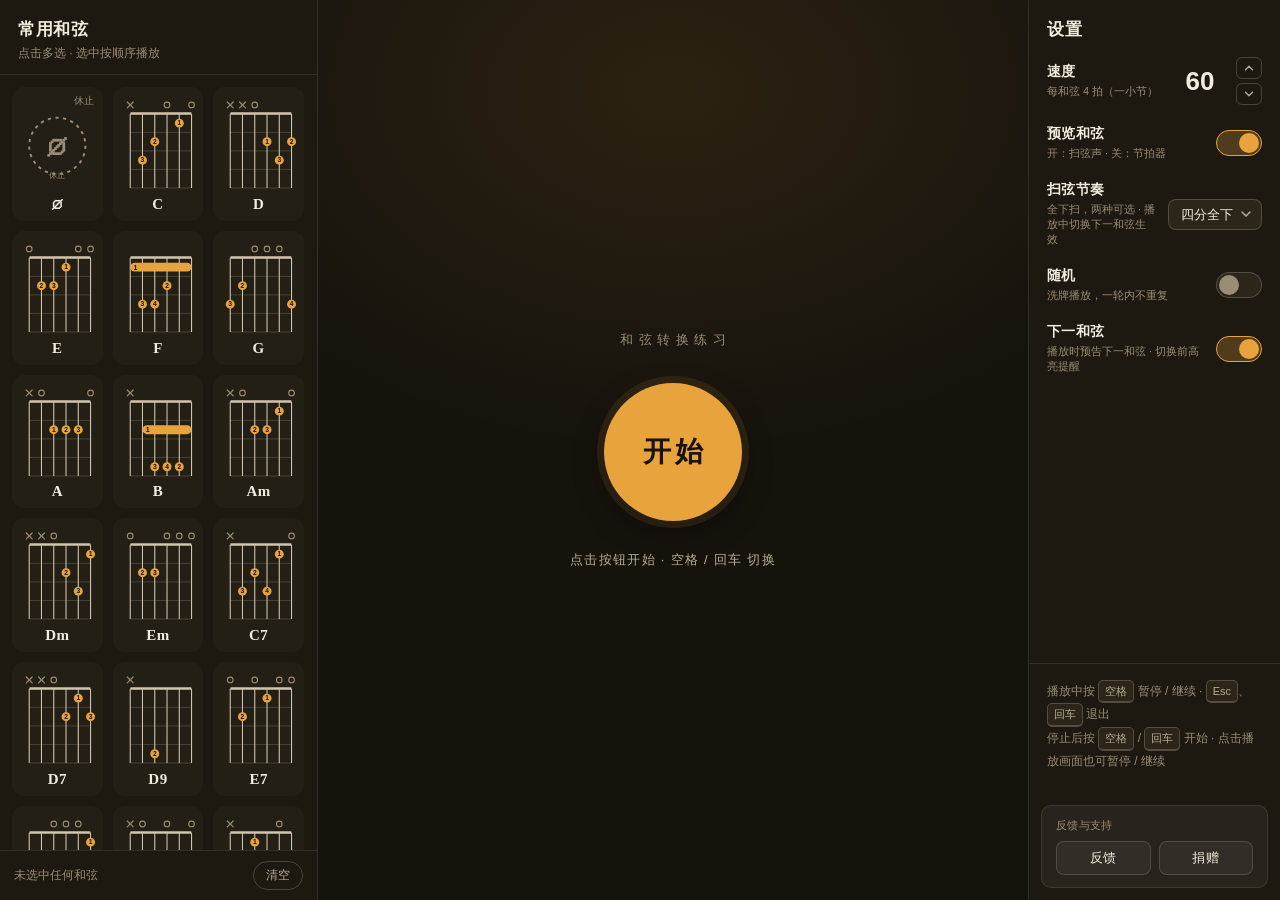
==== commit 6d42bb20: "优化UI框架，新增设计说明" ====
--- a/播放器本体/index.html
+++ b/播放器本体/index.html
@@ -11,15 +11,30 @@
   --bg2:#1D1911;
   --surface:#241F15;
   --surface2:#2B251A;
+  /* 描线层（暖白按透明度分档） */
   --line:rgba(242,236,223,.10);
   --line-strong:rgba(242,236,223,.20);
+  /* 中性覆盖层：填充/描边共用三档，禁止再手写透明度 */
+  --overlay-1:rgba(242,236,223,.05);   /* 弱填充 */
+  --overlay-2:rgba(242,236,223,.10);   /* 与 --line 同档：填充+描边 */
+  --overlay-3:rgba(242,236,223,.16);   /* 悬停填充 / 强描边 */
   --text:#F2ECDF;
   --text2:#B7AC94;
-  --text3:#8C806A;
+  --text3:#998D75;   /* 提亮：原 #8C806A 在最亮面上 4.22:1 < AA */
   --accent:#E8A33D;
   --accent-deep:#C97F1F;
+  /* 琥珀透明档 */
+  --accent-a08:rgba(232,163,61,.08);   /* 悬停填充 */
+  --accent-a10:rgba(232,163,61,.10);   /* 选中底 / 光环 */
+  --accent-a18:rgba(232,163,61,.18);   /* 悬停光环 */
+  --accent-a25:rgba(232,163,61,.25);   /* 开关选中底 */
+  --accent-a35:rgba(232,163,61,.35);   /* 描边 */
   --danger:#C96A5A;
-  --display:"Iowan Old Style","Songti SC","STSong","Noto Serif SC",serif;
+  --danger-a10:rgba(201,106,90,.10);
+  --scrim:rgba(22,19,13,.78);
+  --mask:rgba(10,8,5,.66);
+  /* 显示字体：Windows 落 Palatino Linotype，Android 落 Noto Serif SC，兜底 Georgia */
+  --display:"Iowan Old Style","Palatino Linotype",Palatino,"Songti SC","Noto Serif SC","Source Han Serif SC","STSong",Georgia,serif;
   --body:-apple-system,BlinkMacSystemFont,"PingFang SC","Hiragino Sans GB","Microsoft YaHei",sans-serif;
 }
 *{box-sizing:border-box;margin:0;padding:0;}
@@ -38,6 +53,7 @@
 #app{
   display:flex;
   height:100vh;
+  min-height:100%;
   min-width:960px;
 }
 .side{
@@ -73,9 +89,9 @@
 .settings-open,.settings-close{
   display:none;
   flex-shrink:0;
-  background:rgba(242,236,223,.06);
-  border:1px solid rgba(242,236,223,.14);
-  color:#C9BEAA;
+  background:var(--overlay-1);
+  border:1px solid var(--overlay-3);
+  color:var(--text2);
   border-radius:8px;
   padding:6px 12px;
   font-size:12px;
@@ -84,7 +100,7 @@
   user-select:none;
   transition:background .2s ease,color .2s ease;
 }
-.settings-open:hover,.settings-close:hover{background:rgba(242,236,223,.14);color:#FFF;}
+.settings-open:hover,.settings-close:hover{background:var(--overlay-3);color:var(--text);}
 .settings-close{width:32px;height:32px;padding:0;display:none;align-items:center;justify-content:center;font-size:18px;line-height:1;border-radius:50%;}
 .panel-title{
   font-size:17px;
@@ -100,16 +116,18 @@
   flex:1;
   overflow-y:auto;
   padding:12px;
-  display:grid;
-  grid-template-columns:repeat(auto-fill,minmax(84px,1fr));
+  display:flex;
+  flex-wrap:wrap;
   gap:10px;
-  align-content:start;
+  align-content:flex-start;
+  -webkit-overflow-scrolling:touch;
   scrollbar-width:thin;
   scrollbar-color:var(--line-strong) transparent;
 }
 #chordList::-webkit-scrollbar{width:8px;}
 #chordList::-webkit-scrollbar-thumb{background:var(--line-strong);border-radius:4px;}
 .chord-card{
+  width:calc(33.333% - 7px);
   position:relative;
   background:var(--surface);
   border:1.5px solid transparent;
@@ -123,11 +141,12 @@
 .chord-card:hover{background:var(--surface2);transform:translateY(-1px);}
 .chord-card.selected{
   border-color:var(--accent);
-  background:linear-gradient(180deg,rgba(232,163,61,.10),rgba(232,163,61,.03) 55%),var(--surface);
+  background:linear-gradient(180deg,var(--accent-a10),transparent 55%),var(--surface);
 }
 .chord-card svg{width:100%;height:auto;display:block;}
 .card-name{
   margin-top:4px;
+  font-family:var(--display);   /* 和弦记号统一用显示衬线，与播放态大字同源 */
   font-size:15px;
   font-weight:700;
   letter-spacing:.03em;
@@ -247,8 +266,24 @@
   color:var(--text2);
   transition:color .15s,border-color .15s,background .15s;
 }
-.bpm-btn:hover{color:var(--text);border-color:var(--accent);background:rgba(232,163,61,.08);}
+.bpm-btn:hover{color:var(--text);border-color:var(--accent);background:var(--accent-a08);}
 .bpm-btn:active{transform:translateY(1px);}
+/* 扫弦节奏下拉 */
+.strum-select{
+  appearance:none;
+  -webkit-appearance:none;
+  background:var(--surface2) url("data:image/svg+xml,%3Csvg xmlns='http://www.w3.org/2000/svg' width='10' height='6' viewBox='0 0 10 6'%3E%3Cpath d='M1 1l4 4 4-4' fill='none' stroke='%23B7AC94' stroke-width='1.5' stroke-linecap='round'/%3E%3C/svg%3E") no-repeat right 10px center;
+  color:var(--text);
+  font-size:13px;
+  border:1px solid var(--line-strong);
+  border-radius:8px;
+  padding:7px 28px 7px 12px;
+  cursor:pointer;
+  transition:border-color .15s,background .15s;
+}
+.strum-select:hover{border-color:var(--accent);background-color:var(--accent-a08);}
+.strum-select:focus-visible{outline:2px solid var(--accent);outline-offset:2px;}
+.strum-select option{background:var(--bg2);color:var(--text);}
 /* 开关 */
 .switch{
   position:relative;
@@ -270,7 +305,7 @@
   background:var(--text3);
   transition:transform .2s ease,background .2s ease;
 }
-.switch[aria-checked="true"]{background:rgba(232,163,61,.25);border-color:var(--accent);}
+.switch[aria-checked="true"]{background:var(--accent-a25);border-color:var(--accent);}
 .switch[aria-checked="true"] .knob{transform:translateX(20px);background:var(--accent);}
 #rightPanel .hint{
   margin-top:auto;
@@ -299,7 +334,7 @@
   position:relative;
   flex:1;
   min-width:0;
-  background:radial-gradient(120% 65% at 50% 10%,rgba(232,163,61,.10),transparent 62%),var(--bg);
+  background:radial-gradient(120% 65% at 50% 10%,var(--accent-a10),transparent 62%),var(--bg);
   display:flex;
   align-items:center;
   justify-content:center;
@@ -311,10 +346,10 @@
   align-items:center;
   justify-content:center;
   position:absolute;
-  inset:0;
+  top:0;left:0;right:0;bottom:0;
 }
 #idleView{display:flex;}
-#activeView{display:none;}
+#activeView{display:none;padding:76px 24px 28px;}   /* 让出顶栏与底部：短视口下不再与标签重叠 */
 #app.running #idleView{display:none;}
 #app.running #activeView{display:flex;}
 #app.running #pauseBadge{opacity:0;pointer-events:none;}
@@ -323,11 +358,11 @@
 #app.running.paused #chordBlock{cursor:default;}
 #pauseBadge{
   position:absolute;left:50%;top:56%;transform:translate(-50%,-50%);
-  background:rgba(22,19,13,.78);border:1px solid rgba(242,236,223,.22);
-  color:#F2ECDF;padding:10px 18px;border-radius:999px;font-size:14px;
+  background:var(--scrim);border:1px solid var(--line-strong);
+  color:var(--text);padding:10px 18px;border-radius:999px;font-size:14px;
   letter-spacing:.4px;transition:opacity .22s ease;white-space:nowrap;
   box-shadow:0 6px 24px rgba(0,0,0,.35);z-index:30;}
-@media (max-width:768px){
+@media (max-width:959px){
   #pauseBadge{font-size:13px;padding:9px 14px;top:58%;white-space:normal;width:max-content;max-width:86%;text-align:center;}
 }
 .overline{
@@ -351,10 +386,10 @@
   box-sizing:border-box;
   padding:0;
   border:none;
-  box-shadow:0 0 0 7px rgba(232,163,61,.14),0 10px 30px rgba(0,0,0,.35);
+  box-shadow:0 0 0 7px var(--accent-a10),0 10px 30px rgba(0,0,0,.35);
   transition:transform .2s ease,box-shadow .2s ease;
 }
-#startBtn:hover{transform:translateY(-3px);box-shadow:0 0 0 11px rgba(232,163,61,.18),0 16px 36px rgba(0,0,0,.4);}
+#startBtn:hover{transform:translateY(-3px);box-shadow:0 0 0 11px var(--accent-a18),0 16px 36px rgba(0,0,0,.4);}
 #startBtn:active{transform:translateY(0);}
 #idleHint{
   margin-top:30px;
@@ -395,7 +430,7 @@
 #modeTag{
   font-size:12px;
   color:var(--accent);
-  border:1px solid rgba(232,163,61,.35);
+  border:1px solid var(--accent-a35);
   border-radius:999px;
   padding:4px 12px;
   letter-spacing:.06em;
@@ -407,6 +442,8 @@
   align-items:center;
   justify-content:center;
   text-align:center;
+  width:100%;   /* 定宽：解开与 SVG 默认 300px 的百分比循环依赖，图表才能吃满上限 */
+  min-height:0;
 }
 #chordName{
   font-family:var(--display);
@@ -418,14 +455,15 @@
 }
 #nextChord{
   margin-top:16px;
-  font-size:14px;
+  font-size:17px;
   color:var(--text2);
   letter-spacing:.05em;
-  min-height:20px;
+  min-height:24px;
 }
 #nextChord b{
+  font-family:var(--display);
   color:var(--accent);
-  font-size:17px;
+  font-size:20px;
   font-weight:700;
   margin-left:6px;
   letter-spacing:.02em;
@@ -436,7 +474,7 @@
   color:#16130C;
   background:var(--accent);
   border-radius:6px;
-  padding:1px 9px;
+  padding:2px 10px;
   animation:nextPulse .45s ease-in-out infinite alternate;
 }
 @keyframes nextPulse{
@@ -444,8 +482,9 @@
   to{transform:scale(1.18);}
 }
 #bigChord{
-  width:min(400px,52vh);
-  max-width:100%;
+  /* 宽度驱动（SVG 按 4:5 自带高度），宽度上限由"高度预算"反推：
+     72vh-182px ≈ 扣掉顶栏 76 + 屏底留白 28 + 和弦名 10vh + 预告/扫弦/进度条约 123px 后剩下的可用高度 */
+  width:min(400px,max(140px,calc(72vh - 182px)),100%);
   margin-top:18px;
 }
 #bigChord svg{width:100%;height:auto;display:block;max-width:100%;}
@@ -457,11 +496,9 @@
 }
 #strumInfo .glyph{color:var(--accent);font-weight:700;margin:0 4px;}
 #progressWrap{
-  position:absolute;
-  bottom:0;
-  left:0;
-  right:0;
-  padding:0 40px 26px;
+  /* 收进演奏焦点区：跟随和弦图/扫弦信息，不再钉在窗口底缘 */
+  margin-top:30px;
+  padding:0 40px;
   display:flex;
   justify-content:center;
 }
@@ -491,7 +528,7 @@
   gap:7px;
   transition:color .15s,border-color .15s,background .15s;
 }
-#stopBtn:hover{color:var(--text);border-color:var(--danger);background:rgba(201,106,90,.10);}
+#stopBtn:hover{color:var(--text);border-color:var(--danger);background:var(--danger-a10);}
 #stopBtn .sq{width:10px;height:10px;border-radius:2px;background:var(--danger);flex-shrink:0;}
 
 /* ===== 休止占位卡（左栏首项） ===== */
@@ -503,8 +540,8 @@
   color:var(--text3);
 }
 
-/* ===== 移动端适配（≤768px：竖排三区） ===== */
-@media (max-width:768px){
+/* ===== 窄屏适配（≤959px：竖排三区；与 #app 的 min-width:960 对齐，消灭 769–959 死区） ===== */
+@media (max-width:959px){
   #app{
     min-width:0;
     flex-direction:column;
@@ -523,7 +560,7 @@
   }
   #rightPanel{
     position:fixed;
-    inset:0;
+    top:0;left:0;right:0;bottom:0;
     z-index:90;
     width:100%;
     display:none;
@@ -551,8 +588,8 @@
   .panel-head{padding:10px 14px 8px;}
   .panel-title{font-size:15px;}
   .panel-sub{font-size:11px;}
-  #chordList{gap:6px;padding:6px;grid-template-columns:repeat(auto-fill,minmax(72px,1fr));}
-  .chord-card{padding:6px 4px 5px;border-radius:10px;}
+  #chordList{gap:6px;padding:6px;}
+  .chord-card{width:calc(25% - 5px);padding:6px 4px 5px;border-radius:10px;}
   .card-name{font-size:12px;margin-top:4px;}
   #sumChips{max-height:100px;gap:5px;padding:0 10px 8px;}
   .set-list{padding:4px 14px 12px;gap:14px;}
@@ -563,7 +600,7 @@
   .switch{width:52px;height:30px;}
   .switch .knob{width:22px;height:22px;}
   .switch[aria-checked="true"] .knob{transform:translateX(22px);}
-  #startBtn{width:100px;height:100px;font-size:22px;box-shadow:0 0 0 6px rgba(232,163,61,.14),0 8px 24px rgba(0,0,0,.35);}
+  #startBtn{width:100px;height:100px;font-size:22px;box-shadow:0 0 0 6px var(--accent-a10),0 8px 24px rgba(0,0,0,.35);}
   .overline{margin-bottom:20px;font-size:12px;}
   #idleHint{margin-top:18px;font-size:12px;}
   .hint-pc{display:none;}
@@ -571,11 +608,12 @@
   #activeTop{padding:12px 14px;}
   /* 移动端播放区：当前名 → 大图 → 下一个预告 → 扫弦（与桌面 DOM 顺序一致） */
   #chordName{font-size:clamp(40px,16vw,84px);}
-  #bigChord{width:min(78vw,46vh);margin-top:12px;}
-  #nextChord{margin-top:14px;font-size:13px;min-height:18px;}
-  #nextChord b{font-size:16px;}
+  #activeView{padding:56px 14px 16px;}
+  #bigChord{width:min(88vw,400px,max(140px,calc(72vh - 234px)));margin-top:12px;}
+  #nextChord{margin-top:14px;font-size:16px;min-height:22px;}
+  #nextChord b{font-size:19px;}
   #strumInfo{margin-top:12px;font-size:13px;}
-  #progressWrap{padding:0 16px 18px;}
+  #progressWrap{margin-top:14px;padding:0 16px;}
   #toast{top:16px;font-size:12px;}
   .sum-chip{padding:6px 12px;font-size:13px;}
   button,.chord-card,.switch,#startBtn,#stopBtn,.sum-chip{touch-action:manipulation;}
@@ -586,45 +624,54 @@
   #startBtn{width:88px;height:88px;font-size:20px;}
   .overline{margin-bottom:14px;letter-spacing:.3em;font-size:11px;}
   #idleHint{margin-top:14px;font-size:11px;}
-  #chordList{grid-template-columns:repeat(auto-fill,minmax(66px,1fr));gap:5px;padding:5px;}
+  #chordList{gap:5px;padding:5px;}
+  .chord-card{width:calc(20% - 4px);}
   #bpmVal{font-size:22px;min-width:44px;}
 }
 
 /* 设置面板内：反馈与支持 */
-.support-box{margin:14px 12px 12px;padding:12px 14px;border:1px solid rgba(242,236,223,.10);
-  border-radius:10px;background:rgba(242,236,223,.04);}
-.support-label{font-size:11px;color:#8B8374;letter-spacing:.3px;margin-bottom:8px;}
+.support-box{margin:14px 12px 12px;padding:12px 14px;border:1px solid var(--line);
+  border-radius:10px;background:var(--overlay-1);}
+.support-label{font-size:11px;color:var(--text3);letter-spacing:.3px;margin-bottom:8px;}
 .support-links{display:flex;gap:8px;}
 .support-links a,.support-links button{
-  flex:1;text-align:center;color:#E8DDBE;background:rgba(242,236,223,.06);
-  border:1px solid rgba(242,236,223,.14);border-radius:8px;padding:7px 0;
+  flex:1;text-align:center;color:var(--text);background:var(--overlay-1);
+  border:1px solid var(--overlay-3);border-radius:8px;padding:7px 0;
   font-size:13px;letter-spacing:.3px;user-select:none;cursor:pointer;
   transition:background .2s ease,color .2s ease;
 }
 .support-links a{text-decoration:none;}
-.support-links a:hover,.support-links button:hover{background:rgba(242,236,223,.14);color:#FFF;}
+.support-links a:hover,.support-links button:hover{background:var(--overlay-3);color:var(--text);}
 /* 捐赠弹层 */
 .donate-mask{
-  position:fixed;inset:0;background:rgba(10,8,5,.66);z-index:100;
+  position:fixed;top:0;left:0;right:0;bottom:0;background:var(--mask);z-index:100;
   display:none;align-items:center;justify-content:center;padding:20px;
 }
 .donate-mask.show{display:flex;animation:donateFade .18s ease;}
 .donate-card{
-  background:#221D14;border:1px solid rgba(242,236,223,.14);border-radius:16px;
+  background:#221D14;border:1px solid var(--overlay-3);border-radius:16px;
   padding:20px 22px 22px;max-width:340px;width:100%;box-sizing:border-box;
   box-shadow:0 18px 60px rgba(0,0,0,.5);
 }
 .donate-head{display:flex;align-items:center;justify-content:space-between;}
-.donate-title{font-size:16px;font-weight:600;color:#F2ECDF;letter-spacing:.4px;}
+.donate-title{font-size:16px;font-weight:600;color:var(--text);letter-spacing:.4px;}
 .donate-close{
-  width:30px;height:30px;border-radius:50%;border:1px solid rgba(242,236,223,.16);
-  background:transparent;color:#C9BEAA;font-size:17px;line-height:1;cursor:pointer;
+  width:30px;height:30px;border-radius:50%;border:1px solid var(--overlay-3);
+  background:transparent;color:var(--text2);font-size:17px;line-height:1;cursor:pointer;
   display:flex;align-items:center;justify-content:center;padding:0;
 }
-.donate-close:hover{color:#FFF;background:rgba(242,236,223,.12);}
-.donate-tip{font-size:12.5px;color:#9C9280;margin:12px 0 14px;line-height:1.6;}
+.donate-close:hover{color:var(--text);background:var(--overlay-3);}
+.donate-tip{font-size:12.5px;color:var(--text3);margin:12px 0 14px;line-height:1.6;}
 .donate-card img{width:100%;height:auto;border-radius:10px;display:block;}
 @keyframes donateFade{from{opacity:0;}to{opacity:1;}}
+/* 前庭安全：关闭一切动画/过渡（含 nextPulse 无限脉冲、面板收放） */
+@media (prefers-reduced-motion:reduce){
+  *,*::before,*::after{
+    animation-duration:.01ms!important;
+    animation-iteration-count:1!important;
+    transition-duration:.01ms!important;
+  }
+}
 </style>
 </head>
 <body>
@@ -688,7 +735,7 @@
       <div class="set-row">
         <div>
           <div class="set-label">速度</div>
-          <div class="set-sub">每和弦 2 拍（半小节）</div>
+          <div class="set-sub">每和弦 4 拍（一小节）</div>
         </div>
         <div class="bpm-box">
           <span id="bpmVal">60</span>
@@ -704,6 +751,13 @@
           <div class="set-sub">开：扫弦声 · 关：节拍器</div>
         </div>
         <button class="switch" id="previewSwitch" type="button" role="switch" aria-checked="true"><span class="knob"></span></button>
+      </div>
+      <div class="set-row">
+        <div>
+          <div class="set-label">扫弦节奏</div>
+          <div class="set-sub">全下扫，两种可选 · 播放中切换下一和弦生效</div>
+        </div>
+        <select id="strumSelect" class="strum-select" aria-label="扫弦节奏"></select>
       </div>
       <div class="set-row">
         <div>
@@ -768,10 +822,12 @@
   { name:'Em',  frets:[ 0, 2, 2, 0, 0, 0], fingers:[0, 2, 3, 0, 0, 0] },
   { name:'C7',  frets:[-1, 3, 2, 3, 1, 0], fingers:[0, 3, 2, 4, 1, 0] },
   { name:'D7',  frets:[-1,-1, 0, 2, 1, 2], fingers:[0, 0, 0, 2, 1, 3] },
+  { name:'D9',  frets:[-1, 5, 4, 5, 5, 5], fingers:[0, 1, 2, 1, 1, 1] },
   { name:'E7',  frets:[ 0, 2, 0, 1, 0, 0], fingers:[0, 2, 0, 1, 0, 0] },
   { name:'G7',  frets:[ 3, 2, 0, 0, 0, 1], fingers:[3, 2, 0, 0, 0, 1] },
   { name:'A7',  frets:[-1, 0, 2, 0, 2, 0], fingers:[0, 0, 1, 0, 2, 0] },
   { name:'B7',  frets:[-1, 2, 1, 2, 0, 2], fingers:[0, 2, 1, 3, 0, 4] },
+  { name:'Cmaj7',frets:[-1, 3, 2, 0, 0, 0], fingers:[0, 3, 2, 0, 0, 0] },
   { name:'Fmaj7',frets:[-1,-1, 3, 2, 1, 0], fingers:[0, 0, 3, 2, 1, 0] },
   { name:'Am7', frets:[-1, 0, 2, 0, 1, 0], fingers:[0, 0, 2, 0, 1, 0] },
   { name:'Dm7', frets:[-1,-1, 0, 2, 1, 1], fingers:[0, 0, 0, 3, 1, 2] },
@@ -784,9 +840,18 @@
 const REST_CHORD = { name:'⌀', rest:true };
 CHORD_MAP['⌀'] = REST_CHORD;
 
-/* 扫弦模式：每和弦 2 拍 2 下，可按喜好改成 ['down','up'] 等 */
-const STRUM_PATTERN = ['down','down'];
-const BEATS_PER_CHORD = 2;      /* 每和弦停留拍数 */
+/* 扫弦节奏：设置面板可选，两种「全下」节奏（全部为下扫，无上扫）。
+   beat: 每和弦停留拍数；pattern: 扫弦动作 { at: 第几拍开始扫（可带 .5 表示半拍），dir: 固定 'down' }
+   想自定义：改 pattern 的 at 增减下扫次数，或照格式新增一项 */
+const STRUM_PATTERNS = {
+  quarter: { name:'四分全下', beat:4, pattern:[
+    { at:0, dir:'down' }, { at:1, dir:'down' }, { at:2, dir:'down' }, { at:3, dir:'down' }
+  ]},
+  half: { name:'二分全下', beat:4, pattern:[
+    { at:0, dir:'down' }, { at:2, dir:'down' }
+  ]}
+};
+const STRUM_DEFAULT = 'quarter';    /* 默认节奏 id */
 const BPM_MIN = 20, BPM_MAX = 200, BPM_STEP = 5;
 const FADE_IN = 0.25;           /* 淡入占每和弦时长比例 */
 const FADE_OUT = 0;             /* 无淡出：原淡出时间并入中间保持（25% 淡入 + 75% 保持） */
@@ -810,17 +875,16 @@
   'E7': '[data-uri]',
 F: '[data-uri]',
 };
-
-
-
 /* ===================== 状态 ===================== */
 const state = {
   bpm: 60,
   preview: true,
+  strumId: STRUM_DEFAULT,  /* 当前扫弦节奏 id */
   random: false,
   selected: [],       /* 选中的和弦名，按选中先后 */
   nextPreview: true,   /* 播放时预告下一和弦 */
   nextImm: false,      /* 当前是否处于"即将切换"高亮态 */
+  nextSeq: null,       /* 随机模式：本轮末尾提前洗好的下一轮序列（保证末位预告准确） */
   active: false,
   seq: [],            /* 当前播放序列 */
   seqIndex: 0,
@@ -847,6 +911,7 @@
 const previewSwitch = document.getElementById('previewSwitch');
 const randomSwitch = document.getElementById('randomSwitch');
 const nextSwitch = document.getElementById('nextSwitch');
+const strumSelect = document.getElementById('strumSelect');
 const startBtn = document.getElementById('startBtn');
 const stopBtn = document.getElementById('stopBtn');
 const toast = document.getElementById('toast');
@@ -863,7 +928,8 @@
 const VB_W = 120, VB_H = 150;
 const PAD_L = 16, PAD_R = 8, TOP_H = 28, FRET_H = 29, STR_Y0 = 28, STR_Y1 = 144;
 const STR_COLOR = '#CFC4AE', FRET_COLOR = 'rgba(207,196,174,.32)';
-const DOT_COLOR = '#E8A33D', MUTE_COLOR = '#C96A5A', OPEN_COLOR = '#9A8F77';
+/* 语义：琥珀=按弦动作，中性灰=弦状态（闷音 X / 空弦 O / 休止）。危险色只留给"停止" */
+const DOT_COLOR = '#E8A33D', MUTE_COLOR = '#998D75', OPEN_COLOR = '#9A8F77';
 
 function stringX(i){ return PAD_L + i * (VB_W - PAD_L - PAD_R) / 5; }
 
@@ -958,6 +1024,9 @@
   previewSwitch.setAttribute('aria-checked', state.preview ? 'true' : 'false');
   randomSwitch.setAttribute('aria-checked', state.random ? 'true' : 'false');
   nextSwitch.setAttribute('aria-checked', state.nextPreview ? 'true' : 'false');
+  strumSelect.innerHTML = Object.keys(STRUM_PATTERNS).map(function(id){
+    return '<option value="' + id + '"' + (state.strumId === id ? ' selected' : '') + '>' + STRUM_PATTERNS[id].name + '</option>';
+  }).join('');
 }
 
 /* ===================== 音频（真实采样 + 合成兜底） ===================== */
@@ -1053,7 +1122,7 @@
   o3.connect(g3); g3.connect(filt);
   o3.start(t); o3.stop(t + 0.45);
 }
-/* 顺序扫弦：每拍一下；有采样播真实录音，无采样用合成兜底 */
+/* 按当前扫弦节奏的拍点扫弦；有采样播真实录音，无采样用合成兜底 */
 /* 构造一次扫弦的触发函数（strumChord 与暂停后 resume 共用） */
 function makeFire(chord, dir, k){
   return function(){
@@ -1096,10 +1165,21 @@
      避免部分手机浏览器（音频引擎挂起/中断时）丢弃已排期的未来事件 */
   const delayMs = state.dwell * FADE_IN;
   const beatMs = 60000 / state.bpm;
-  STRUM_PATTERN.forEach(function(dir, k){
-    const at = Math.round(delayMs + k * beatMs);
-    state.timeouts.push(setTimeout(makeFire(chord, dir, k), at));
+  curStrum().pattern.forEach(function(s, k){
+    const at = Math.round(delayMs + s.at * beatMs);
+    state.timeouts.push(setTimeout(makeFire(chord, s.dir, k), at));
   });
+}
+
+/* 当前扫弦节奏（非法 id 回退默认） */
+function curStrum(){
+  return STRUM_PATTERNS[state.strumId] || STRUM_PATTERNS[STRUM_DEFAULT];
+}
+/* 扫弦方向展示（播放中切换节奏时也单独刷新，不影响进度） */
+function renderStrumInfo(){
+  strumInfo.innerHTML = state.preview
+    ? '扫弦 <span class="glyph">' + curStrum().pattern.map(function(s){ return s.dir === 'down' ? '↓' : '↑'; }).join('</span> <span class="glyph">') + '</span>'
+    : '节拍器 <span class="glyph">♪</span>';
 }
 
 /* ===================== 播放循环 ===================== */
@@ -1116,27 +1196,37 @@
 function renderChord(chord){
   chordName.textContent = chord.name;
   bigChord.innerHTML = chordSVG(chord);
-  /* 下一个和弦预告：按顺序模式提前告知，便于提前想指法（随机模式不可预知，隐藏；可开关） */
-  const nxt = (state.nextPreview && !state.random && state.seq.length > 1) ? state.seq[(state.seqIndex + 1) % state.seq.length] : null;
+  /* 下一个和弦预告：按顺序/随机均提前告知下一和弦，便于提前想指法
+     （随机模式本轮末尾会重新洗牌，故在最后一个和弦时提前洗好下一轮，保证预告准确；可开关） */
+  let nxt = null;
+  if (state.nextPreview && state.seq.length > 1) {
+    if (state.random && state.seqIndex + 1 >= state.seq.length) {
+      if (!state.nextSeq) state.nextSeq = buildSeq();
+      nxt = state.nextSeq[0];
+    } else {
+      nxt = state.seq[(state.seqIndex + 1) % state.seq.length];
+    }
+  }
   nextChord.innerHTML = nxt ? '下一个 <b>' + nxt.name + '</b>' : '';
   state.nextImm = false;
   nextChord.classList.remove('imminent');
   const n = state.seq.length;
   posText.textContent = '第 ' + (state.seqIndex + 1) + ' / ' + n + ' 个';
   modeTag.textContent = state.random ? '随机' : '按顺序';
-  strumInfo.innerHTML = state.preview
-    ? '扫弦 <span class="glyph">' + STRUM_PATTERN.map(function(d){ return d === 'down' ? '↓' : '↑'; }).join('</span> <span class="glyph">') + '</span>'
-    : '节拍器 <span class="glyph">♪</span>';
+  renderStrumInfo();
   progressFill.style.width = '0%';
 }
 function advance(now){
   state.seqIndex++;
   if (state.seqIndex >= state.seq.length) {
     state.seqIndex = 0;
-    if (state.random) state.seq = buildSeq();
+    if (state.random) {
+      state.seq = state.nextSeq || buildSeq();
+      state.nextSeq = null;
+    }
   }
   state.chordStart = now;
-  state.dwell = BEATS_PER_CHORD * 60000 / state.bpm;
+  state.dwell = curStrum().beat * 60000 / state.bpm;
   renderChord(state.seq[state.seqIndex]);
   chordName.style.opacity = '0';
   bigChord.style.opacity = '0';
@@ -1165,7 +1255,7 @@
   progressFill.style.width = Math.min(100, (el / d) * 100).toFixed(2) + '%';
   /* 临近切换（最后 1 拍）：预告高亮脉冲，给"准备换"信号 */
   const remain = d - el;
-  const imm = state.nextPreview && !state.random && remain > 0 && remain <= d / BEATS_PER_CHORD;
+  const imm = state.nextPreview && remain > 0 && remain <= d / curStrum().beat;
   if (imm !== state.nextImm) {
     state.nextImm = imm;
     nextChord.classList.toggle('imminent', imm);
@@ -1179,6 +1269,7 @@
   }
   ensureAudio();
   state.seq = buildSeq();
+  state.nextSeq = null;
   /* 预解码本次序列涉及的真实采样，避免首轮补播延迟 */
   if (state.preview) {
     state.seq.forEach(function(c){
@@ -1189,7 +1280,7 @@
   rightPanel.classList.remove('show');   /* 开始播放时关闭设置弹层 */
   state.active = true;
   state.chordStart = performance.now();
-  state.dwell = BEATS_PER_CHORD * 60000 / state.bpm;
+  state.dwell = curStrum().beat * 60000 / state.bpm;
   root.classList.add('running');
   renderChord(state.seq[0]);
   chordName.style.opacity = '0';
@@ -1228,10 +1319,10 @@
     const chord = state.seq[state.seqIndex];
     const delayMs = state.dwell * FADE_IN;
     const beatMs = 60000 / state.bpm;
-    STRUM_PATTERN.forEach(function(dir, k){
-      const at = delayMs + k * beatMs;
-      if (at <= el + 1) return;   /* 已响过的拍不重播 */
-      state.timeouts.push(setTimeout(makeFire(chord, dir, k), Math.round(at - el)));
+    curStrum().pattern.forEach(function(s, k){
+      const at = delayMs + s.at * beatMs;
+      if (at <= el + 1) return;   /* 已响过的动作不重播 */
+      state.timeouts.push(setTimeout(makeFire(chord, s.dir, k), Math.round(at - el)));
     });
   }
   root.classList.remove('paused');
@@ -1380,6 +1471,11 @@
   renderRight();
   if (state.active) renderChord(state.seq[state.seqIndex]);
 });
+strumSelect.addEventListener('change', function(){
+  state.strumId = strumSelect.value;
+  /* 播放中：立即刷新扫弦方向展示，节奏从下一和弦生效 */
+  if (state.active) renderStrumInfo();
+});
 
 /* ===================== 初始化 ===================== */
 renderLeft();
